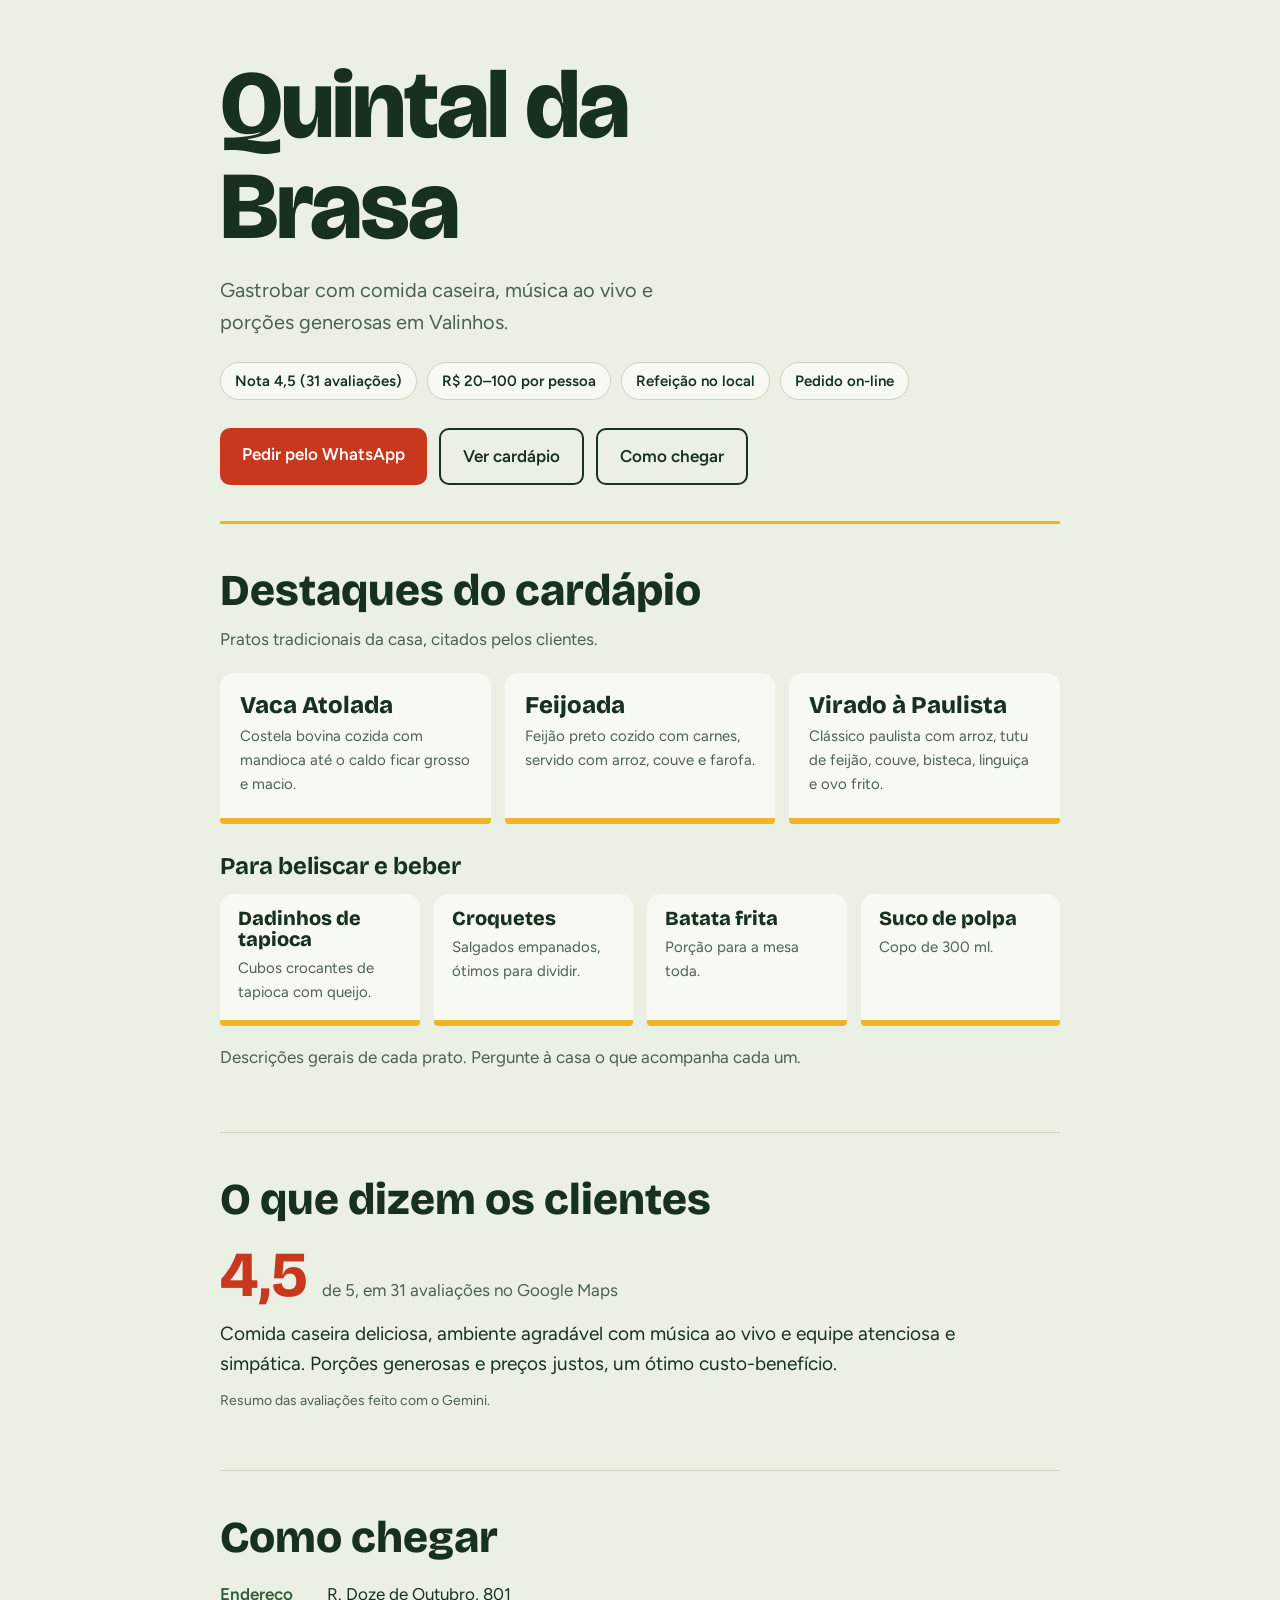
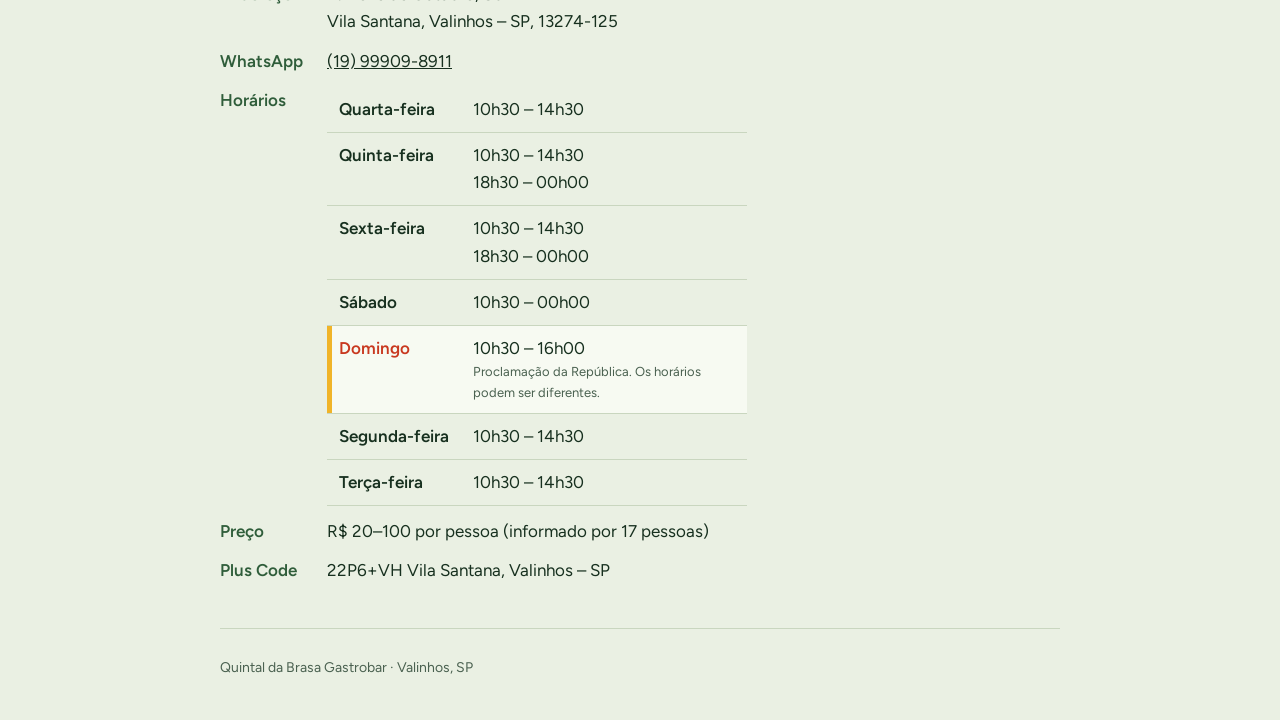
==== index.html @ 709a5002 "first commit" ====
<!DOCTYPE html>
<html lang="pt-BR">
<head>
<meta charset="utf-8">
<meta name="viewport" content="width=device-width, initial-scale=1, viewport-fit=cover">
<title>Quintal da Brasa Gastrobar · Valinhos</title>
<link rel="preconnect" href="https://fonts.googleapis.com">
<link href="https://fonts.googleapis.com/css2?family=Bricolage+Grotesque:wght@500;800&family=Figtree:wght@400;600&display=swap" rel="stylesheet">
<style>
:root{--bg:#EAF0E3;--ink:#17301F;--muted:#4A6150;--card:#F7FAF2;--ember:#C8381F;--sun:#F0B429;--leaf:#2F5D3A;--line:#C9D6BF;
box-sizing:border-box;padding-top:env(safe-area-inset-top,0px);padding-bottom:env(safe-area-inset-bottom,0px)}
@media (prefers-color-scheme:dark){:root:not([data-theme="light"]){--bg:#101E15;--ink:#EAF0E3;--muted:#A9BDAE;--card:#17291D;--line:#2B4433;--leaf:#7FB58A;--ember:#F0734F}}
:root[data-theme="dark"]{--bg:#101E15;--ink:#EAF0E3;--muted:#A9BDAE;--card:#17291D;--line:#2B4433;--leaf:#7FB58A;--ember:#F0734F}
*{box-sizing:border-box}
html{scroll-padding-top:env(safe-area-inset-top,0px)}
body{margin:0;background:var(--bg);color:var(--ink);font:400 17px/1.6 Figtree,system-ui,sans-serif}
.wrap{max-width:880px;margin:0 auto;padding:0 20px}
h1,h2,h3{font-family:"Bricolage Grotesque",Georgia,serif;line-height:1.05;margin:0}
header{padding:56px 0 36px;border-bottom:3px solid var(--sun)}
h1{font-size:clamp(46px,11vw,96px);font-weight:800;letter-spacing:-.02em;max-width:9ch}
.sub{font-size:20px;color:var(--muted);margin:16px 0 24px;max-width:34ch}
.facts{display:flex;flex-wrap:wrap;gap:10px;margin:0 0 28px;padding:0;list-style:none}
.facts li{background:var(--card);border:1px solid var(--line);border-radius:999px;padding:6px 14px;font-weight:600;font-size:15px}
.btns{display:flex;flex-wrap:wrap;gap:12px}
.btn{display:inline-block;padding:13px 22px;border-radius:10px;font-weight:600;text-decoration:none;background:var(--ember);color:#fff}
.btn.alt{background:transparent;color:var(--ink);border:2px solid var(--ink)}
.btn:focus-visible,a:focus-visible{outline:3px solid var(--sun);outline-offset:3px}
section{padding:44px 0;border-bottom:1px solid var(--line)}
h2{font-size:clamp(30px,6vw,44px);font-weight:800;margin-bottom:20px}
.dishes{display:grid;grid-template-columns:repeat(auto-fit,minmax(220px,1fr));gap:14px}
.dish{background:var(--card);border-bottom:6px solid var(--sun);border-radius:14px 14px 4px 4px;overflow:hidden}
.dish .tx{padding:20px 20px 22px}
.dish.sm h3{font-size:20px}
.dish.sm .tx{padding:14px 18px 16px}
.dishes.small{margin-top:14px;grid-template-columns:repeat(auto-fit,minmax(190px,1fr))}
h2+.lead{margin:-8px 0 20px;color:var(--muted)}
.dish h3{font-size:24px;font-weight:800}
.dish p{margin:6px 0 0;color:var(--muted);font-size:15px}
.also{margin-top:18px;color:var(--muted)}
.rating{display:flex;align-items:baseline;gap:14px;flex-wrap:wrap;margin-bottom:12px}
.rating strong{font-family:"Bricolage Grotesque",Georgia,serif;font-size:64px;line-height:1;color:var(--ember)}
.rating span{color:var(--muted)}
blockquote{margin:0;max-width:62ch;font-size:19px}
.src{font-size:14px;color:var(--muted);margin-top:10px}
dl{display:grid;grid-template-columns:max-content 1fr;gap:12px 24px;margin:0}
dt{font-weight:600;color:var(--leaf)}
dd{margin:0}
dd a{color:var(--ink)}
@media (max-width:520px){dl{grid-template-columns:1fr;gap:2px}dd{margin-bottom:12px}}
.hours{border-collapse:collapse;width:100%;max-width:420px}
.hours th,.hours td{text-align:left;padding:9px 12px;border-bottom:1px solid var(--line);vertical-align:top;font-weight:400}
.hours th{font-weight:600;white-space:nowrap}
.hours tr.today{background:var(--card);box-shadow:inset 5px 0 0 var(--sun)}
.hours tr.today th{color:var(--ember)}
.hours small{display:block;color:var(--muted);font-size:13px}
footer{padding:28px 0 40px;color:var(--muted);font-size:14px}
</style>
</head>
<body>
<div class="wrap">
<header>
  <h1>Quintal da Brasa</h1>
  <p class="sub">Gastrobar com comida caseira, música ao vivo e porções generosas em Valinhos.</p>
  <ul class="facts">
    <li>Nota 4,5 (31 avaliações)</li>
    <li>R$ 20–100 por pessoa</li>
    <li>Refeição no local</li>
    <li>Pedido on-line</li>
  </ul>
  <div class="btns">
    <a class="btn" href="https://wa.me/5519999098911" target="_blank" rel="noopener">Pedir pelo WhatsApp</a>
    <a class="btn alt" href="#cardapio">Ver cardápio</a>
    <a class="btn alt" href="https://www.google.com/maps/search/?api=1&amp;query=Quintal+da+Brasa+Gastrobar+R.+Doze+de+Outubro+801+Valinhos">Como chegar</a>
  </div>
</header>

<section id="cardapio">
  <h2>Destaques do cardápio</h2>
  <p class="lead">Pratos tradicionais da casa, citados pelos clientes.</p>
  <div class="dishes">
    <div class="dish"><div class="tx"><h3>Vaca Atolada</h3><p>Costela bovina cozida com mandioca até o caldo ficar grosso e macio.</p></div></div>
    <div class="dish"><div class="tx"><h3>Feijoada</h3><p>Feijão preto cozido com carnes, servido com arroz, couve e farofa.</p></div></div>
    <div class="dish"><div class="tx"><h3>Virado à Paulista</h3><p>Clássico paulista com arroz, tutu de feijão, couve, bisteca, linguiça e ovo frito.</p></div></div>
  </div>
  <h3 style="margin:30px 0 0;font-size:24px">Para beliscar e beber</h3>
  <div class="dishes small">
    <div class="dish sm"><div class="tx"><h3>Dadinhos de tapioca</h3><p>Cubos crocantes de tapioca com queijo.</p></div></div>
    <div class="dish sm"><div class="tx"><h3>Croquetes</h3><p>Salgados empanados, ótimos para dividir.</p></div></div>
    <div class="dish sm"><div class="tx"><h3>Batata frita</h3><p>Porção para a mesa toda.</p></div></div>
    <div class="dish sm"><div class="tx"><h3>Suco de polpa</h3><p>Copo de 300 ml.</p></div></div>
  </div>
  <p class="also">Descrições gerais de cada prato. Pergunte à casa o que acompanha cada um.</p>
</section>

<section id="avaliacoes">
  <h2>O que dizem os clientes</h2>
  <div class="rating"><strong>4,5</strong><span>de 5, em 31 avaliações no Google Maps</span></div>
  <blockquote>Comida caseira deliciosa, ambiente agradável com música ao vivo e equipe atenciosa e simpática. Porções generosas e preços justos, um ótimo custo-benefício.</blockquote>
  <p class="src">Resumo das avaliações feito com o Gemini.</p>
</section>

<section id="contato">
  <h2>Como chegar</h2>
  <dl>
    <dt>Endereço</dt><dd>R. Doze de Outubro, 801<br>Vila Santana, Valinhos – SP, 13274-125</dd>
    <dt>WhatsApp</dt><dd><a href="https://wa.me/5519999098911" target="_blank" rel="noopener">(19) 99909-8911</a></dd>
    <dt>Horários</dt><dd><table class="hours"><tbody>
<tr data-d="3"><th>Quarta-feira</th><td>10h30 – 14h30</td></tr>
<tr data-d="4"><th>Quinta-feira</th><td>10h30 – 14h30<br>18h30 – 00h00</td></tr>
<tr data-d="5"><th>Sexta-feira</th><td>10h30 – 14h30<br>18h30 – 00h00</td></tr>
<tr data-d="6"><th>Sábado</th><td>10h30 – 00h00</td></tr>
<tr data-d="0"><th>Domingo</th><td>10h30 – 16h00<small>Proclamação da República. Os horários podem ser diferentes.</small></td></tr>
<tr data-d="1"><th>Segunda-feira</th><td>10h30 – 14h30</td></tr>
<tr data-d="2"><th>Terça-feira</th><td>10h30 – 14h30</td></tr>
</tbody></table></dd>
    <dt>Preço</dt><dd>R$ 20–100 por pessoa (informado por 17 pessoas)</dd>
    <dt>Plus Code</dt><dd>22P6+VH Vila Santana, Valinhos – SP</dd>
  </dl>
</section>

<footer>Quintal da Brasa Gastrobar · Valinhos, SP</footer>
</div>
<script>
try{var d=new Date().getDay();var r=document.querySelector('.hours tr[data-d="'+d+'"]');if(r)r.className='today';}catch(e){}
</script>
</body>
</html>
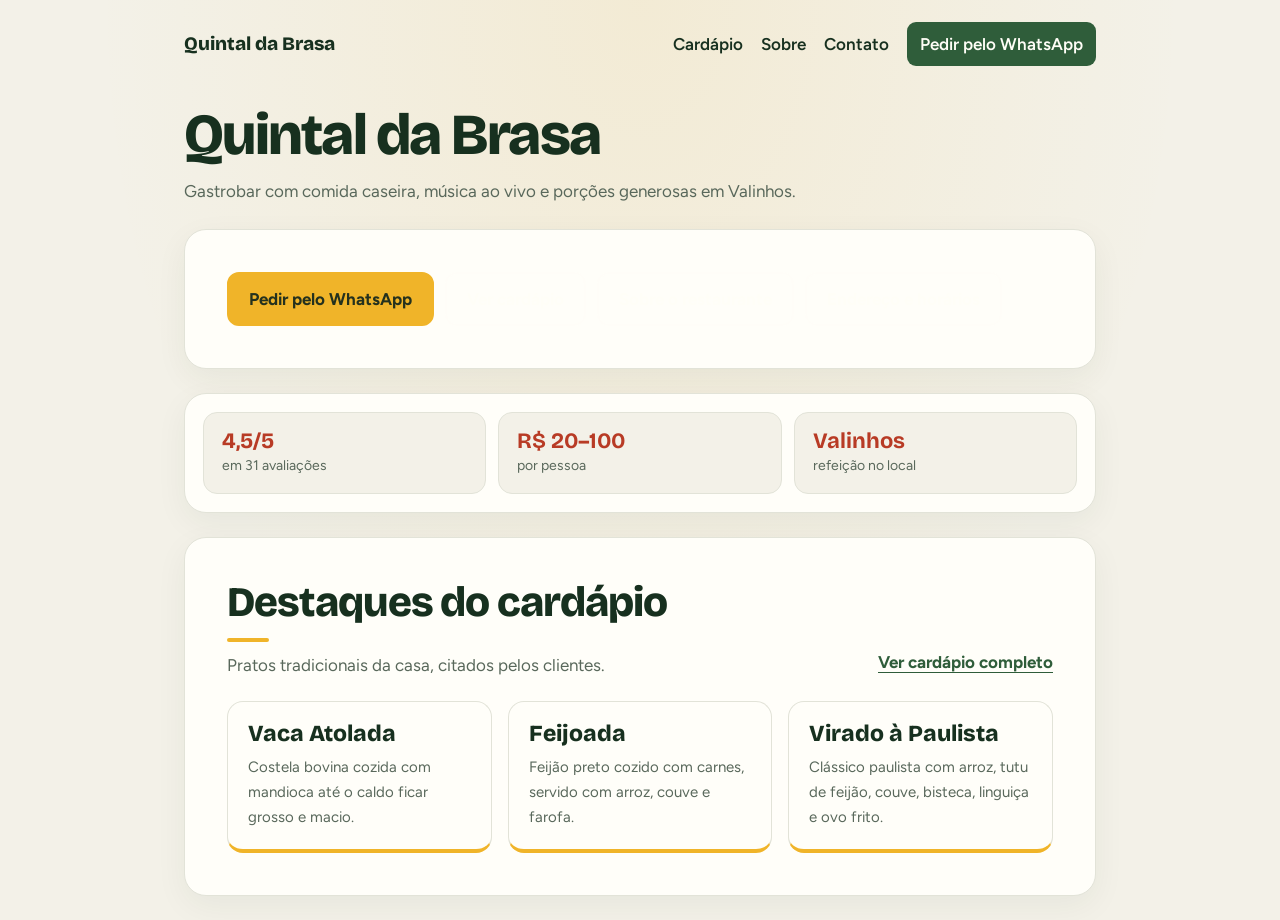
==== commit 57fccc9c: "fix: dividi o html e css e melhorei o deisgn" ====
--- a/index.html
+++ b/index.html
@@ -6,122 +6,52 @@
 <title>Quintal da Brasa Gastrobar · Valinhos</title>
 <link rel="preconnect" href="https://fonts.googleapis.com">
 <link href="https://fonts.googleapis.com/css2?family=Bricolage+Grotesque:wght@500;800&family=Figtree:wght@400;600&display=swap" rel="stylesheet">
-<style>
-:root{--bg:#EAF0E3;--ink:#17301F;--muted:#4A6150;--card:#F7FAF2;--ember:#C8381F;--sun:#F0B429;--leaf:#2F5D3A;--line:#C9D6BF;
-box-sizing:border-box;padding-top:env(safe-area-inset-top,0px);padding-bottom:env(safe-area-inset-bottom,0px)}
-@media (prefers-color-scheme:dark){:root:not([data-theme="light"]){--bg:#101E15;--ink:#EAF0E3;--muted:#A9BDAE;--card:#17291D;--line:#2B4433;--leaf:#7FB58A;--ember:#F0734F}}
-:root[data-theme="dark"]{--bg:#101E15;--ink:#EAF0E3;--muted:#A9BDAE;--card:#17291D;--line:#2B4433;--leaf:#7FB58A;--ember:#F0734F}
-*{box-sizing:border-box}
-html{scroll-padding-top:env(safe-area-inset-top,0px)}
-body{margin:0;background:var(--bg);color:var(--ink);font:400 17px/1.6 Figtree,system-ui,sans-serif}
-.wrap{max-width:880px;margin:0 auto;padding:0 20px}
-h1,h2,h3{font-family:"Bricolage Grotesque",Georgia,serif;line-height:1.05;margin:0}
-header{padding:56px 0 36px;border-bottom:3px solid var(--sun)}
-h1{font-size:clamp(46px,11vw,96px);font-weight:800;letter-spacing:-.02em;max-width:9ch}
-.sub{font-size:20px;color:var(--muted);margin:16px 0 24px;max-width:34ch}
-.facts{display:flex;flex-wrap:wrap;gap:10px;margin:0 0 28px;padding:0;list-style:none}
-.facts li{background:var(--card);border:1px solid var(--line);border-radius:999px;padding:6px 14px;font-weight:600;font-size:15px}
-.btns{display:flex;flex-wrap:wrap;gap:12px}
-.btn{display:inline-block;padding:13px 22px;border-radius:10px;font-weight:600;text-decoration:none;background:var(--ember);color:#fff}
-.btn.alt{background:transparent;color:var(--ink);border:2px solid var(--ink)}
-.btn:focus-visible,a:focus-visible{outline:3px solid var(--sun);outline-offset:3px}
-section{padding:44px 0;border-bottom:1px solid var(--line)}
-h2{font-size:clamp(30px,6vw,44px);font-weight:800;margin-bottom:20px}
-.dishes{display:grid;grid-template-columns:repeat(auto-fit,minmax(220px,1fr));gap:14px}
-.dish{background:var(--card);border-bottom:6px solid var(--sun);border-radius:14px 14px 4px 4px;overflow:hidden}
-.dish .tx{padding:20px 20px 22px}
-.dish.sm h3{font-size:20px}
-.dish.sm .tx{padding:14px 18px 16px}
-.dishes.small{margin-top:14px;grid-template-columns:repeat(auto-fit,minmax(190px,1fr))}
-h2+.lead{margin:-8px 0 20px;color:var(--muted)}
-.dish h3{font-size:24px;font-weight:800}
-.dish p{margin:6px 0 0;color:var(--muted);font-size:15px}
-.also{margin-top:18px;color:var(--muted)}
-.rating{display:flex;align-items:baseline;gap:14px;flex-wrap:wrap;margin-bottom:12px}
-.rating strong{font-family:"Bricolage Grotesque",Georgia,serif;font-size:64px;line-height:1;color:var(--ember)}
-.rating span{color:var(--muted)}
-blockquote{margin:0;max-width:62ch;font-size:19px}
-.src{font-size:14px;color:var(--muted);margin-top:10px}
-dl{display:grid;grid-template-columns:max-content 1fr;gap:12px 24px;margin:0}
-dt{font-weight:600;color:var(--leaf)}
-dd{margin:0}
-dd a{color:var(--ink)}
-@media (max-width:520px){dl{grid-template-columns:1fr;gap:2px}dd{margin-bottom:12px}}
-.hours{border-collapse:collapse;width:100%;max-width:420px}
-.hours th,.hours td{text-align:left;padding:9px 12px;border-bottom:1px solid var(--line);vertical-align:top;font-weight:400}
-.hours th{font-weight:600;white-space:nowrap}
-.hours tr.today{background:var(--card);box-shadow:inset 5px 0 0 var(--sun)}
-.hours tr.today th{color:var(--ember)}
-.hours small{display:block;color:var(--muted);font-size:13px}
-footer{padding:28px 0 40px;color:var(--muted);font-size:14px}
-</style>
+<link rel="stylesheet" href="style.css">
 </head>
 <body>
-<div class="wrap">
-<header>
-  <h1>Quintal da Brasa</h1>
-  <p class="sub">Gastrobar com comida caseira, música ao vivo e porções generosas em Valinhos.</p>
-  <ul class="facts">
-    <li>Nota 4,5 (31 avaliações)</li>
-    <li>R$ 20–100 por pessoa</li>
-    <li>Refeição no local</li>
-    <li>Pedido on-line</li>
-  </ul>
-  <div class="btns">
-    <a class="btn" href="https://wa.me/5519999098911" target="_blank" rel="noopener">Pedir pelo WhatsApp</a>
-    <a class="btn alt" href="#cardapio">Ver cardápio</a>
-    <a class="btn alt" href="https://www.google.com/maps/search/?api=1&amp;query=Quintal+da+Brasa+Gastrobar+R.+Doze+de+Outubro+801+Valinhos">Como chegar</a>
-  </div>
-</header>
-
-<section id="cardapio">
-  <h2>Destaques do cardápio</h2>
-  <p class="lead">Pratos tradicionais da casa, citados pelos clientes.</p>
-  <div class="dishes">
-    <div class="dish"><div class="tx"><h3>Vaca Atolada</h3><p>Costela bovina cozida com mandioca até o caldo ficar grosso e macio.</p></div></div>
-    <div class="dish"><div class="tx"><h3>Feijoada</h3><p>Feijão preto cozido com carnes, servido com arroz, couve e farofa.</p></div></div>
-    <div class="dish"><div class="tx"><h3>Virado à Paulista</h3><p>Clássico paulista com arroz, tutu de feijão, couve, bisteca, linguiça e ovo frito.</p></div></div>
-  </div>
-  <h3 style="margin:30px 0 0;font-size:24px">Para beliscar e beber</h3>
-  <div class="dishes small">
-    <div class="dish sm"><div class="tx"><h3>Dadinhos de tapioca</h3><p>Cubos crocantes de tapioca com queijo.</p></div></div>
-    <div class="dish sm"><div class="tx"><h3>Croquetes</h3><p>Salgados empanados, ótimos para dividir.</p></div></div>
-    <div class="dish sm"><div class="tx"><h3>Batata frita</h3><p>Porção para a mesa toda.</p></div></div>
-    <div class="dish sm"><div class="tx"><h3>Suco de polpa</h3><p>Copo de 300 ml.</p></div></div>
-  </div>
-  <p class="also">Descrições gerais de cada prato. Pergunte à casa o que acompanha cada um.</p>
-</section>
-
-<section id="avaliacoes">
-  <h2>O que dizem os clientes</h2>
-  <div class="rating"><strong>4,5</strong><span>de 5, em 31 avaliações no Google Maps</span></div>
-  <blockquote>Comida caseira deliciosa, ambiente agradável com música ao vivo e equipe atenciosa e simpática. Porções generosas e preços justos, um ótimo custo-benefício.</blockquote>
-  <p class="src">Resumo das avaliações feito com o Gemini.</p>
-</section>
-
-<section id="contato">
-  <h2>Como chegar</h2>
-  <dl>
-    <dt>Endereço</dt><dd>R. Doze de Outubro, 801<br>Vila Santana, Valinhos – SP, 13274-125</dd>
-    <dt>WhatsApp</dt><dd><a href="https://wa.me/5519999098911" target="_blank" rel="noopener">(19) 99909-8911</a></dd>
-    <dt>Horários</dt><dd><table class="hours"><tbody>
-<tr data-d="3"><th>Quarta-feira</th><td>10h30 – 14h30</td></tr>
-<tr data-d="4"><th>Quinta-feira</th><td>10h30 – 14h30<br>18h30 – 00h00</td></tr>
-<tr data-d="5"><th>Sexta-feira</th><td>10h30 – 14h30<br>18h30 – 00h00</td></tr>
-<tr data-d="6"><th>Sábado</th><td>10h30 – 00h00</td></tr>
-<tr data-d="0"><th>Domingo</th><td>10h30 – 16h00<small>Proclamação da República. Os horários podem ser diferentes.</small></td></tr>
-<tr data-d="1"><th>Segunda-feira</th><td>10h30 – 14h30</td></tr>
-<tr data-d="2"><th>Terça-feira</th><td>10h30 – 14h30</td></tr>
-</tbody></table></dd>
-    <dt>Preço</dt><dd>R$ 20–100 por pessoa (informado por 17 pessoas)</dd>
-    <dt>Plus Code</dt><dd>22P6+VH Vila Santana, Valinhos – SP</dd>
-  </dl>
-</section>
-
-<footer>Quintal da Brasa Gastrobar · Valinhos, SP</footer>
-</div>
-<script>
-try{var d=new Date().getDay();var r=document.querySelector('.hours tr[data-d="'+d+'"]');if(r)r.className='today';}catch(e){}
-</script>
+<main class="wrap">
+  <nav class="site-nav" aria-label="Navegação principal">
+    <a class="brand" href="index.html">Quintal da Brasa</a>
+    <div class="site-nav-links">
+      <a href="pages/cardapio.html">Cardápio</a>
+      <a href="pages/sobre.html">Sobre</a>
+      <a href="pages/contato.html">Contato</a>
+      <a class="nav-cta" href="https://wa.me/5519999098911" target="_blank" rel="noopener">Pedir pelo WhatsApp</a>
+    </div>
+  </nav>
+  <header class="page-header">
+    <h1>Quintal da Brasa</h1>
+    <p class="lead">Gastrobar com comida caseira, música ao vivo e porções generosas em Valinhos.</p>
+  </header>
+  <section class="home-actions" aria-label="Ações do restaurante">
+    <nav class="btns" aria-label="Explore o restaurante">
+      <a class="btn" href="https://wa.me/5519999098911" target="_blank" rel="noopener">Pedir pelo WhatsApp</a>
+      <a class="btn alt" href="pages/cardapio.html">Ver cardápio</a>
+      <a class="btn alt" href="pages/sobre.html">Sobre o restaurante</a>
+      <a class="btn alt" href="pages/contato.html">Endereço e horários</a>
+    </nav>
+  </section>
+  <section class="home-info" aria-label="Informações rápidas">
+    <ul class="home-facts">
+      <li><strong>4,5/5</strong><span>em 31 avaliações</span></li>
+      <li><strong>R$ 20–100</strong><span>por pessoa</span></li>
+      <li><strong>Valinhos</strong><span>refeição no local</span></li>
+    </ul>
+  </section>
+  <section class="home-featured">
+    <div class="home-featured-head">
+      <div>
+        <h2>Destaques do cardápio</h2>
+        <p class="lead">Pratos tradicionais da casa, citados pelos clientes.</p>
+      </div>
+      <a class="home-more" href="pages/cardapio.html">Ver cardápio completo</a>
+    </div>
+    <div class="dishes">
+      <div class="dish"><div class="tx"><h3>Vaca Atolada</h3><p>Costela bovina cozida com mandioca até o caldo ficar grosso e macio.</p></div></div>
+      <div class="dish"><div class="tx"><h3>Feijoada</h3><p>Feijão preto cozido com carnes, servido com arroz, couve e farofa.</p></div></div>
+      <div class="dish"><div class="tx"><h3>Virado à Paulista</h3><p>Clássico paulista com arroz, tutu de feijão, couve, bisteca, linguiça e ovo frito.</p></div></div>
+    </div>
+  </section>
+</main>
 </body>
 </html>
--- a/style.css
+++ b/style.css
@@ -0,0 +1,602 @@
+:root {
+  color-scheme: light;
+  --bg: #f3f1e8;
+  --ink: #17301f;
+  --muted: #59685b;
+  --card: #fffef9;
+  --ember: #b83b25;
+  --sun: #f0b429;
+  --leaf: #2f5d3a;
+  --line: #e2e3d8;
+  box-sizing: border-box;
+  padding-top: env(safe-area-inset-top, 0px);
+  padding-bottom: env(safe-area-inset-bottom, 0px);
+}
+
+@media (prefers-color-scheme: dark) {
+  :root:not([data-theme="light"]) {
+    color-scheme: dark;
+    --bg: #101a13;
+    --ink: #eaf0e3;
+    --muted: #b1c0b3;
+    --card: #19271d;
+    --ember: #f0734f;
+    --sun: #f0b429;
+    --leaf: #a4c99d;
+    --line: #304033;
+  }
+}
+
+:root[data-theme="dark"] {
+  color-scheme: dark;
+  --bg: #101a13;
+  --ink: #eaf0e3;
+  --muted: #b1c0b3;
+  --card: #19271d;
+  --ember: #f0734f;
+  --sun: #f0b429;
+  --leaf: #a4c99d;
+  --line: #304033;
+}
+
+* {
+  box-sizing: border-box;
+}
+
+html {
+  scroll-padding-top: env(safe-area-inset-top, 0px);
+}
+
+body {
+  margin: 0;
+  background:
+    radial-gradient(ellipse at 50% 0, rgba(240, 180, 41, 0.1), transparent 34rem),
+    var(--bg);
+  color: var(--ink);
+  font: 400 17px/1.65 Figtree, system-ui, sans-serif;
+}
+
+.wrap {
+  max-width: 960px;
+  margin: 0 auto;
+  padding: 0 24px;
+}
+
+h1,
+h2,
+h3 {
+  font-family: "Bricolage Grotesque", Georgia, serif;
+  line-height: 1.08;
+  margin: 0;
+}
+
+header {
+  position: relative;
+  isolation: isolate;
+  overflow: hidden;
+  margin-top: 28px;
+  padding: clamp(36px, 7vw, 68px);
+  border: 1px solid rgba(255, 255, 255, 0.1);
+  border-radius: 28px;
+  background: linear-gradient(130deg, #17301f 0%, #285239 100%);
+  box-shadow: 0 18px 48px rgba(23, 48, 31, 0.18);
+  color: #fffef7;
+}
+
+header::after {
+  position: absolute;
+  z-index: -1;
+  right: -72px;
+  bottom: -156px;
+  width: 360px;
+  height: 360px;
+  border: 1px solid rgba(240, 180, 41, 0.2);
+  border-radius: 50%;
+  box-shadow: 0 0 0 34px rgba(240, 180, 41, 0.045), 0 0 0 70px rgba(240, 180, 41, 0.035);
+  content: "";
+}
+
+h1 {
+  max-width: 10ch;
+  font-size: clamp(48px, 10vw, 88px);
+  font-weight: 800;
+  letter-spacing: -0.035em;
+}
+
+.sub {
+  max-width: 38ch;
+  margin: 18px 0 26px;
+  color: rgba(255, 254, 247, 0.8);
+  font-size: clamp(18px, 2.5vw, 21px);
+}
+
+.facts {
+  display: flex;
+  flex-wrap: wrap;
+  gap: 9px;
+  margin: 0 0 28px;
+  padding: 0;
+  list-style: none;
+}
+
+.facts li {
+  padding: 7px 13px;
+  border: 1px solid rgba(255, 255, 255, 0.17);
+  border-radius: 999px;
+  background: rgba(255, 255, 255, 0.08);
+  color: #fffef7;
+  font-size: 14px;
+  font-weight: 600;
+}
+
+.btns {
+  display: flex;
+  flex-wrap: wrap;
+  gap: 11px;
+}
+
+.btn {
+  display: inline-flex;
+  min-height: 48px;
+  align-items: center;
+  justify-content: center;
+  padding: 11px 20px;
+  border: 2px solid var(--sun);
+  border-radius: 12px;
+  background: var(--sun);
+  color: #24311e;
+  font-weight: 700;
+  text-align: center;
+  text-decoration: none;
+  transition: background-color 160ms ease, color 160ms ease, transform 160ms ease;
+}
+
+.btn:hover {
+  transform: translateY(-2px);
+  background: #ffd05a;
+}
+
+.btn.alt {
+  border-color: rgba(255, 254, 247, 0.55);
+  background: transparent;
+  color: #fffef7;
+}
+
+.btn.alt:hover {
+  background: rgba(255, 255, 255, 0.12);
+}
+
+.btn:focus-visible,
+a:focus-visible {
+  outline: 3px solid var(--sun);
+  outline-offset: 4px;
+}
+
+.site-nav {
+  display: flex;
+  align-items: center;
+  justify-content: space-between;
+  gap: 20px;
+  padding: 22px 0 8px;
+}
+
+.site-nav a {
+  color: var(--ink);
+  font-weight: 600;
+  text-decoration: none;
+}
+
+.site-nav .brand {
+  font-family: "Bricolage Grotesque", Georgia, serif;
+  font-size: 19px;
+  font-weight: 800;
+}
+
+.site-nav-links {
+  display: flex;
+  flex-wrap: wrap;
+  align-items: center;
+  justify-content: flex-end;
+  gap: 8px 18px;
+}
+
+.site-nav-links a[aria-current="page"] {
+  color: var(--ember);
+}
+
+.site-nav-links .nav-cta {
+  padding: 8px 13px;
+  border-radius: 9px;
+  background: var(--leaf);
+  color: #fffef7;
+}
+
+.page-header {
+  margin: 30px 0 22px;
+  padding: 0;
+  overflow: visible;
+  border: 0;
+  border-radius: 0;
+  background: transparent;
+  box-shadow: none;
+  color: var(--ink);
+}
+
+.page-header::after {
+  display: none;
+}
+
+.page-header h1 {
+  max-width: none;
+  font-size: clamp(38px, 7vw, 58px);
+  letter-spacing: -0.03em;
+}
+
+.page-header .lead {
+  max-width: 62ch;
+  margin: 10px 0 0;
+  color: var(--muted);
+}
+
+.home-info {
+  padding: 18px;
+}
+
+.home-facts {
+  display: grid;
+  grid-template-columns: repeat(3, minmax(0, 1fr));
+  gap: 12px;
+  margin: 0;
+  padding: 0;
+  list-style: none;
+}
+
+.home-facts li {
+  display: flex;
+  min-height: 82px;
+  flex-direction: column;
+  justify-content: center;
+  padding: 12px 18px;
+  border: 1px solid var(--line);
+  border-radius: 14px;
+  background: var(--bg);
+}
+
+.home-facts strong {
+  color: var(--ember);
+  font-family: "Bricolage Grotesque", Georgia, serif;
+  font-size: 22px;
+  line-height: 1.2;
+}
+
+.home-facts span {
+  color: var(--muted);
+  font-size: 14px;
+}
+
+.home-featured-head {
+  display: flex;
+  align-items: flex-end;
+  justify-content: space-between;
+  gap: 20px;
+  margin-bottom: 22px;
+}
+
+.home-featured-head h2 {
+  margin-bottom: 16px;
+}
+
+.home-featured-head .lead {
+  margin: -7px 0 0;
+}
+
+.home-more {
+  flex: 0 0 auto;
+  padding-bottom: 3px;
+  color: var(--leaf);
+  font-weight: 700;
+  text-underline-offset: 4px;
+}
+
+section {
+  margin: 24px 0;
+  padding: clamp(26px, 5vw, 42px);
+  border: 1px solid var(--line);
+  border-radius: 22px;
+  background: var(--card);
+  box-shadow: 0 10px 32px rgba(23, 48, 31, 0.055);
+}
+
+h2 {
+  margin-bottom: 20px;
+  font-size: clamp(30px, 5.5vw, 42px);
+  font-weight: 800;
+  letter-spacing: -0.025em;
+}
+
+h2::after {
+  display: block;
+  width: 42px;
+  height: 4px;
+  margin-top: 13px;
+  border-radius: 9px;
+  background: var(--sun);
+  content: "";
+}
+
+.lead {
+  color: var(--muted);
+}
+
+h2 + .lead {
+  margin: -7px 0 22px;
+}
+
+.dishes {
+  display: grid;
+  grid-template-columns: repeat(auto-fit, minmax(min(100%, 220px), 1fr));
+  gap: 16px;
+}
+
+.dish {
+  overflow: hidden;
+  border: 1px solid var(--line);
+  border-bottom: 4px solid var(--sun);
+  border-radius: 16px;
+  background: var(--card);
+  transition: transform 160ms ease, box-shadow 160ms ease;
+}
+
+.dish:hover {
+  transform: translateY(-3px);
+  box-shadow: 0 12px 24px rgba(23, 48, 31, 0.09);
+}
+
+.dish .tx {
+  padding: 20px;
+}
+
+.dish h3 {
+  font-size: 23px;
+  font-weight: 800;
+}
+
+.dish p {
+  margin: 8px 0 0;
+  color: var(--muted);
+  font-size: 15px;
+}
+
+.dish.sm h3 {
+  font-size: 19px;
+}
+
+.dish.sm .tx {
+  padding: 16px 18px;
+}
+
+#cardapio > h3 {
+  margin: 32px 0 16px;
+  font-size: 25px;
+}
+
+.dishes.small {
+  grid-template-columns: repeat(auto-fit, minmax(min(100%, 190px), 1fr));
+  gap: 12px;
+}
+
+.also {
+  margin: 18px 0 0;
+  color: var(--muted);
+  font-size: 14px;
+}
+
+.rating {
+  display: flex;
+  flex-wrap: wrap;
+  align-items: center;
+  gap: 16px;
+  margin: 2px 0 20px;
+}
+
+.rating strong {
+  color: var(--ember);
+  font-family: "Bricolage Grotesque", Georgia, serif;
+  font-size: clamp(58px, 10vw, 76px);
+  line-height: 1;
+}
+
+.rating span {
+  color: var(--muted);
+}
+
+blockquote {
+  max-width: 66ch;
+  margin: 0;
+  padding: 4px 0 4px 20px;
+  border-left: 4px solid var(--sun);
+  font-size: 19px;
+}
+
+.src {
+  margin: 14px 0 0;
+  color: var(--muted);
+  font-size: 13px;
+}
+
+dl {
+  display: grid;
+  grid-template-columns: 120px minmax(0, 1fr);
+  gap: 16px 20px;
+  margin: 0;
+}
+
+dt {
+  color: var(--leaf);
+  font-weight: 700;
+}
+
+dd {
+  min-width: 0;
+  margin: 0;
+}
+
+dd a {
+  color: var(--ink);
+  text-decoration-color: var(--leaf);
+  text-underline-offset: 3px;
+}
+
+.hours {
+  width: 100%;
+  max-width: 460px;
+  border-collapse: collapse;
+}
+
+.hours th,
+.hours td {
+  padding: 10px 12px;
+  border-bottom: 1px solid var(--line);
+  text-align: left;
+  vertical-align: top;
+  font-weight: 400;
+}
+
+.hours th {
+  white-space: nowrap;
+  font-weight: 700;
+}
+
+.hours tr.today {
+  background: color-mix(in srgb, var(--sun) 13%, var(--card));
+  box-shadow: inset 4px 0 0 var(--sun);
+}
+
+.hours tr.today th {
+  color: var(--ember);
+}
+
+.hours small {
+  display: block;
+  margin-top: 4px;
+  color: var(--muted);
+  font-size: 12px;
+}
+
+footer {
+  padding: 8px 0 34px;
+  color: var(--muted);
+  font-size: 14px;
+  text-align: center;
+}
+
+@media (max-width: 600px) {
+  .wrap {
+    padding: 0 16px;
+  }
+
+  .site-nav {
+    display: block;
+    padding-top: 16px;
+  }
+
+  .site-nav-links {
+    justify-content: flex-start;
+    margin-top: 12px;
+    gap: 8px 14px;
+  }
+
+  .site-nav-links a {
+    font-size: 14px;
+  }
+
+  .site-nav-links .nav-cta {
+    padding: 6px 10px;
+  }
+
+  header {
+    margin-top: 16px;
+    padding: 34px 24px 28px;
+    border-radius: 22px;
+  }
+
+  .page-header {
+    margin: 26px 0 18px;
+    padding: 0;
+    border-radius: 0;
+  }
+
+  header::after {
+    right: -180px;
+    bottom: -190px;
+  }
+
+  .facts {
+    gap: 8px;
+  }
+
+  .facts li {
+    font-size: 13px;
+  }
+
+  .btns {
+    align-items: stretch;
+  }
+
+  .btn {
+    flex: 1 1 100%;
+  }
+
+  section {
+    margin: 16px 0;
+    padding: 26px 20px;
+    border-radius: 18px;
+  }
+
+  .home-info {
+    padding: 14px;
+  }
+
+  .home-facts {
+    grid-template-columns: 1fr;
+    gap: 8px;
+  }
+
+  .home-facts li {
+    min-height: 0;
+    padding: 10px 14px;
+  }
+
+  .home-featured-head {
+    align-items: flex-start;
+    flex-direction: column;
+    gap: 4px;
+  }
+
+  dl {
+    grid-template-columns: 1fr;
+    gap: 3px;
+  }
+
+  dd {
+    margin-bottom: 12px;
+  }
+
+  .hours th,
+  .hours td {
+    padding: 9px 7px;
+  }
+
+  .hours th {
+    white-space: normal;
+  }
+}
+
+@media (prefers-reduced-motion: reduce) {
+  *,
+  *::before,
+  *::after {
+    scroll-behavior: auto !important;
+    transition-duration: 0.01ms !important;
+  }
+}
